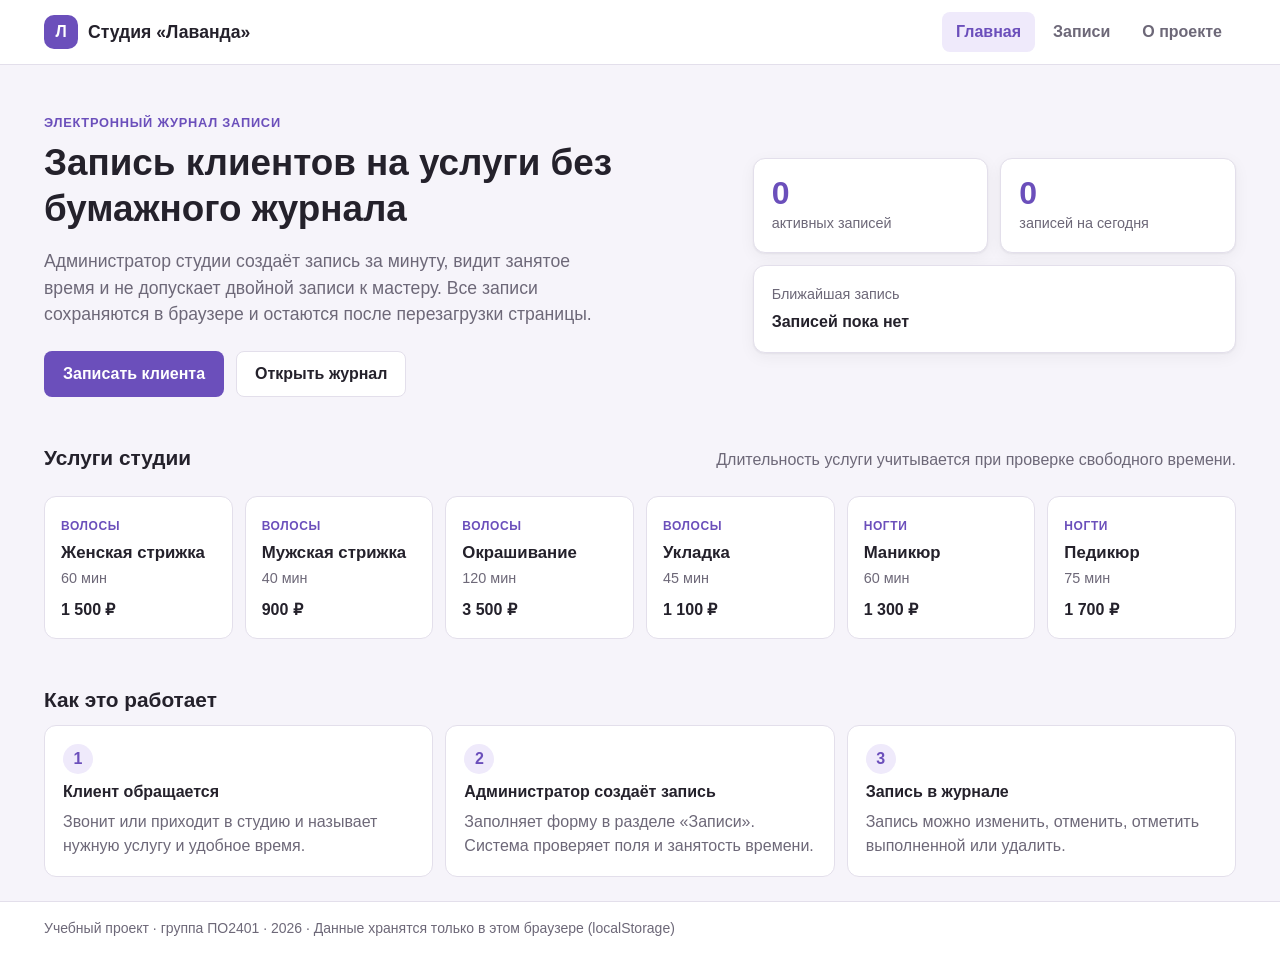
==== index.html @ cc4eae0a "Запись на услуги — сайт студии «Лаванда» (ПО2401) Co-Authored-By: Claude Opus 5.5 <noreply@anthropic" ====
<!DOCTYPE html>
<html lang="ru">
<head>
  <meta charset="UTF-8">
  <meta name="viewport" content="width=device-width, initial-scale=1">
  <title>Главная — Запись на услуги, студия «Лаванда»</title>
  <link rel="stylesheet" href="style.css">
</head>
<body data-page="home">
  <header class="site-header">
    <div class="container header-inner">
      <a class="logo" href="index.html">
        <span class="logo-mark" aria-hidden="true">Л</span>
        <span>Студия «Лаванда»</span>
      </a>
      <nav class="main-nav" aria-label="Основная навигация">
        <a href="index.html" data-nav="home">Главная</a>
        <a href="bookings.html" data-nav="bookings">Записи</a>
        <a href="about.html" data-nav="about">О проекте</a>
      </nav>
    </div>
  </header>

  <main class="container">
    <section class="hero">
      <div class="hero-text">
        <p class="eyebrow">Электронный журнал записи</p>
        <h1>Запись клиентов на услуги без бумажного журнала</h1>
        <p class="lead">
          Администратор студии создаёт запись за минуту, видит занятое время
          и не допускает двойной записи к мастеру. Все записи сохраняются
          в браузере и остаются после перезагрузки страницы.
        </p>
        <div class="hero-actions">
          <a class="btn btn-primary" href="bookings.html#new">Записать клиента</a>
          <a class="btn btn-ghost" href="bookings.html">Открыть журнал</a>
        </div>
      </div>
      <div class="stats" aria-label="Сводка по записям">
        <div class="stat">
          <span class="stat-value" id="statPlanned">0</span>
          <span class="stat-label">активных записей</span>
        </div>
        <div class="stat">
          <span class="stat-value" id="statToday">0</span>
          <span class="stat-label">записей на сегодня</span>
        </div>
        <div class="stat stat-wide">
          <span class="stat-label">Ближайшая запись</span>
          <span class="stat-next" id="statNext">Записей пока нет</span>
        </div>
      </div>
    </section>

    <section class="section">
      <div class="section-head">
        <h2>Услуги студии</h2>
        <p class="muted">Длительность услуги учитывается при проверке свободного времени.</p>
      </div>
      <div class="services-grid" id="servicesGrid"></div>
    </section>

    <section class="section">
      <h2>Как это работает</h2>
      <ol class="steps">
        <li>
          <strong>Клиент обращается</strong>
          <span>Звонит или приходит в студию и называет нужную услугу и удобное время.</span>
        </li>
        <li>
          <strong>Администратор создаёт запись</strong>
          <span>Заполняет форму в разделе «Записи». Система проверяет поля и занятость времени.</span>
        </li>
        <li>
          <strong>Запись в журнале</strong>
          <span>Запись можно изменить, отменить, отметить выполненной или удалить.</span>
        </li>
      </ol>
    </section>
  </main>

  <footer class="site-footer">
    <div class="container">
      Учебный проект · группа ПО2401 · 2026 · Данные хранятся только в этом браузере (localStorage)
    </div>
  </footer>

  <div class="toast" id="toast" role="status" aria-live="polite"></div>
  <script src="script.js"></script>
</body>
</html>
---- style.css ----
/* =========================================================================
   Запись на услуги — студия «Лаванда». Единый стиль для всех страниц.
   ========================================================================= */

:root {
  --bg: #f6f4fa;
  --surface: #ffffff;
  --text: #24212b;
  --muted: #6d6878;
  --border: #e3dfeb;
  --primary: #6b4fbb;
  --primary-dark: #563c9e;
  --primary-soft: #efeafb;
  --success: #2e7d4f;
  --success-soft: #e5f4ea;
  --danger: #c0392b;
  --danger-soft: #fbe9e7;
  --warning: #9a6700;
  --warning-soft: #fff4d6;
  --radius: 12px;
  --shadow: 0 1px 2px rgba(36, 33, 43, 0.06), 0 4px 16px rgba(36, 33, 43, 0.05);
  --font: "Segoe UI", Roboto, "Helvetica Neue", Arial, sans-serif;
}

* {
  box-sizing: border-box;
}

[hidden] {
  display: none !important;
}

body {
  margin: 0;
  min-height: 100vh;
  display: flex;
  flex-direction: column;
  background: var(--bg);
  color: var(--text);
  font-family: var(--font);
  font-size: 16px;
  line-height: 1.5;
}

main {
  flex: 1;
  padding-bottom: 48px;
}

h1, h2, h3 {
  line-height: 1.25;
  margin: 0 0 12px;
}

h1 { font-size: 2rem; }
h2 { font-size: 1.3rem; }
h3 { font-size: 1.05rem; }

p { margin: 0 0 12px; }

a { color: var(--primary); }

code {
  background: var(--primary-soft);
  padding: 1px 6px;
  border-radius: 4px;
  font-size: 0.92em;
}

.container {
  width: 100%;
  max-width: 1240px;
  margin: 0 auto;
  padding: 0 24px;
}

.muted { color: var(--muted); }

/* ---------- Шапка и подвал ---------- */

.site-header {
  background: var(--surface);
  border-bottom: 1px solid var(--border);
  position: sticky;
  top: 0;
  z-index: 10;
}

.header-inner {
  display: flex;
  align-items: center;
  justify-content: space-between;
  gap: 16px;
  min-height: 64px;
  flex-wrap: wrap;
}

.logo {
  display: flex;
  align-items: center;
  gap: 10px;
  font-weight: 700;
  font-size: 1.1rem;
  color: var(--text);
  text-decoration: none;
}

.logo-mark {
  display: grid;
  place-items: center;
  width: 34px;
  height: 34px;
  border-radius: 10px;
  background: var(--primary);
  color: #fff;
  font-size: 1rem;
}

.main-nav {
  display: flex;
  gap: 4px;
}

.main-nav a {
  padding: 8px 14px;
  border-radius: 8px;
  color: var(--muted);
  text-decoration: none;
  font-weight: 600;
}

.main-nav a:hover {
  color: var(--text);
  background: var(--bg);
}

.main-nav a.active {
  color: var(--primary);
  background: var(--primary-soft);
}

.site-footer {
  border-top: 1px solid var(--border);
  background: var(--surface);
  color: var(--muted);
  font-size: 0.875rem;
  padding: 16px 0;
}

/* ---------- Кнопки ---------- */

.btn {
  display: inline-flex;
  align-items: center;
  justify-content: center;
  gap: 6px;
  padding: 10px 18px;
  border: 1px solid transparent;
  border-radius: 8px;
  font: inherit;
  font-weight: 600;
  text-decoration: none;
  cursor: pointer;
  transition: background 0.15s, border-color 0.15s, color 0.15s;
}

.btn-primary {
  background: var(--primary);
  color: #fff;
}

.btn-primary:hover { background: var(--primary-dark); }

.btn-ghost {
  background: var(--surface);
  border-color: var(--border);
  color: var(--text);
}

.btn-ghost:hover { border-color: var(--primary); color: var(--primary); }

.btn-danger {
  background: var(--danger);
  color: #fff;
}

.btn-danger:hover { background: #a93226; }

.btn-small {
  padding: 6px 12px;
  font-size: 0.875rem;
}

.btn:focus-visible,
input:focus-visible,
select:focus-visible,
textarea:focus-visible,
.main-nav a:focus-visible {
  outline: 3px solid rgba(107, 79, 187, 0.35);
  outline-offset: 2px;
}

/* ---------- Главная ---------- */

.hero {
  display: grid;
  grid-template-columns: 1.4fr 1fr;
  gap: 32px;
  align-items: center;
  padding: 48px 0 24px;
}

.eyebrow {
  color: var(--primary);
  font-weight: 700;
  text-transform: uppercase;
  letter-spacing: 0.06em;
  font-size: 0.8rem;
  margin-bottom: 8px;
}

.hero h1 {
  font-size: 2.3rem;
  margin-bottom: 16px;
}

.lead {
  font-size: 1.1rem;
  color: var(--muted);
  max-width: 560px;
}

.hero-actions {
  display: flex;
  gap: 12px;
  flex-wrap: wrap;
  margin-top: 24px;
}

.stats {
  display: grid;
  grid-template-columns: 1fr 1fr;
  gap: 12px;
}

.stat {
  background: var(--surface);
  border: 1px solid var(--border);
  border-radius: var(--radius);
  padding: 18px;
  box-shadow: var(--shadow);
  display: flex;
  flex-direction: column;
  gap: 4px;
}

.stat-wide { grid-column: 1 / -1; }

.stat-value {
  font-size: 2rem;
  font-weight: 700;
  color: var(--primary);
  line-height: 1;
}

.stat-label {
  color: var(--muted);
  font-size: 0.9rem;
}

.stat-next { font-weight: 600; }

.section { padding: 24px 0; }

.section-head {
  display: flex;
  align-items: baseline;
  justify-content: space-between;
  gap: 16px;
  flex-wrap: wrap;
  margin-bottom: 12px;
}

.services-grid {
  display: grid;
  grid-template-columns: repeat(auto-fill, minmax(170px, 1fr));
  gap: 12px;
}

.service-card {
  background: var(--surface);
  border: 1px solid var(--border);
  border-radius: var(--radius);
  padding: 16px;
}

.service-card h3 { margin: 6px 0 4px; }

.service-category {
  font-size: 0.75rem;
  font-weight: 700;
  color: var(--primary);
  text-transform: uppercase;
  letter-spacing: 0.05em;
}

.service-meta {
  color: var(--muted);
  font-size: 0.9rem;
  margin: 0;
}

.service-price {
  font-weight: 700;
  margin: 8px 0 0;
}

.steps {
  list-style: none;
  counter-reset: step;
  padding: 0;
  margin: 0;
  display: grid;
  grid-template-columns: repeat(3, 1fr);
  gap: 12px;
}

.steps li {
  counter-increment: step;
  background: var(--surface);
  border: 1px solid var(--border);
  border-radius: var(--radius);
  padding: 18px;
  display: flex;
  flex-direction: column;
  gap: 6px;
}

.steps li::before {
  content: counter(step);
  display: grid;
  place-items: center;
  width: 30px;
  height: 30px;
  border-radius: 50%;
  background: var(--primary-soft);
  color: var(--primary);
  font-weight: 700;
}

.steps span { color: var(--muted); }

/* ---------- Карточки и общие блоки ---------- */

.page-title { padding: 32px 0 16px; }
.page-title h1 { margin-bottom: 4px; }

.card {
  background: var(--surface);
  border: 1px solid var(--border);
  border-radius: var(--radius);
  padding: 20px;
  box-shadow: var(--shadow);
}

.alert {
  border-radius: 8px;
  padding: 12px 16px;
  margin-bottom: 16px;
}

.alert-warning {
  background: var(--warning-soft);
  color: var(--warning);
  border: 1px solid #f0d58c;
}

/* ---------- Журнал записей ---------- */

.bookings-layout {
  display: grid;
  grid-template-columns: 320px 1fr;
  gap: 20px;
  align-items: start;
}

.form-card {
  position: sticky;
  top: 84px;
  scroll-margin-top: 84px;
}

.form-card.editing {
  border-color: var(--primary);
  box-shadow: 0 0 0 3px var(--primary-soft), var(--shadow);
}

.field {
  display: flex;
  flex-direction: column;
  gap: 4px;
  margin-bottom: 12px;
  min-width: 0;
}

.field-row {
  display: grid;
  grid-template-columns: 1fr 1fr;
  gap: 12px;
}

label, .filter span {
  font-weight: 600;
  font-size: 0.9rem;
}

.req { color: var(--danger); }

input, select, textarea {
  width: 100%;
  padding: 9px 11px;
  border: 1px solid var(--border);
  border-radius: 8px;
  background: #fff;
  color: var(--text);
  font: inherit;
}

textarea { resize: vertical; }

input:focus, select:focus, textarea:focus { border-color: var(--primary); }

input.invalid, select.invalid, textarea.invalid {
  border-color: var(--danger);
  background: #fffafa;
}

.field-error {
  color: var(--danger);
  font-size: 0.82rem;
  margin: 0;
  min-height: 0;
}

.field-error:empty { display: none; }

.hint {
  color: var(--muted);
  font-size: 0.82rem;
  margin: 0;
}

.form-actions {
  display: flex;
  gap: 8px;
  flex-wrap: wrap;
  margin: 4px 0 12px;
}

.list-head {
  display: flex;
  justify-content: space-between;
  align-items: baseline;
  gap: 12px;
}

.filters {
  display: flex;
  flex-wrap: wrap;
  align-items: flex-end;
  gap: 10px;
  margin-bottom: 16px;
}

.filter {
  display: flex;
  flex-direction: column;
  gap: 4px;
  flex: 1 1 150px;
}

.table-wrap { overflow-x: auto; }

.bookings-table {
  width: 100%;
  border-collapse: collapse;
  font-size: 0.93rem;
}

.bookings-table th {
  text-align: left;
  font-size: 0.78rem;
  text-transform: uppercase;
  letter-spacing: 0.04em;
  color: var(--muted);
  padding: 8px 10px;
  border-bottom: 1px solid var(--border);
  white-space: nowrap;
}

.bookings-table td {
  padding: 12px 10px;
  border-bottom: 1px solid var(--border);
  vertical-align: top;
}

.bookings-table td > span,
.bookings-table td > strong {
  display: block;
}

.cell-when { white-space: nowrap; }

.row-cancelled td:not(.col-actions) { opacity: 0.55; }
.row-cancelled .cell-client strong { text-decoration: line-through; }
.row-editing td { background: var(--primary-soft); }

.comment {
  margin-top: 4px;
  font-size: 0.85rem;
  font-style: italic;
  color: var(--muted);
  overflow-wrap: anywhere;
}

.tag-overdue {
  display: inline-block !important;
  margin-top: 4px;
  font-size: 0.75rem;
  color: var(--warning);
  background: var(--warning-soft);
  border-radius: 4px;
  padding: 0 6px;
}

.badge {
  display: inline-block;
  padding: 3px 10px;
  border-radius: 999px;
  font-size: 0.8rem;
  font-weight: 600;
  white-space: nowrap;
}

.badge-planned { background: var(--primary-soft); color: var(--primary); }
.badge-done { background: var(--success-soft); color: var(--success); }
.badge-cancelled { background: #eeecf1; color: var(--muted); }

.col-actions { width: 1%; }

.actions {
  display: grid;
  grid-template-columns: repeat(2, max-content);
  gap: 6px;
}

.btn-action {
  background: var(--surface);
  border-color: var(--border);
  color: var(--text);
  padding: 4px 10px;
}

.btn-action:hover { border-color: var(--primary); color: var(--primary); }
.btn-done:hover { border-color: var(--success); color: var(--success); }
.btn-cancel:hover { border-color: var(--warning); color: var(--warning); }
.btn-delete { color: var(--danger); }
.btn-delete:hover { border-color: var(--danger); color: var(--danger); background: var(--danger-soft); }

.empty {
  text-align: center;
  padding: 32px 16px;
  color: var(--muted);
  border: 1px dashed var(--border);
  border-radius: var(--radius);
}

/* ---------- О проекте ---------- */

.about-grid {
  display: grid;
  grid-template-columns: 1fr 1fr;
  gap: 20px;
}

.list {
  padding-left: 20px;
  margin: 0 0 12px;
}

.list li { margin-bottom: 4px; }

.plain-table {
  width: 100%;
  border-collapse: collapse;
  margin-bottom: 16px;
}

.plain-table th,
.plain-table td {
  text-align: left;
  vertical-align: top;
  padding: 8px 0;
  border-bottom: 1px solid var(--border);
}

.plain-table th {
  width: 40%;
  padding-right: 12px;
}

/* ---------- Уведомления ---------- */

.toast {
  position: fixed;
  right: 24px;
  bottom: 24px;
  max-width: 360px;
  padding: 12px 16px;
  border-radius: 10px;
  color: #fff;
  font-weight: 600;
  box-shadow: 0 8px 24px rgba(0, 0, 0, 0.18);
  opacity: 0;
  transform: translateY(12px);
  pointer-events: none;
  transition: opacity 0.2s, transform 0.2s;
  z-index: 100;
}

.toast-visible { opacity: 1; transform: translateY(0); }
.toast-success { background: var(--success); }
.toast-error { background: var(--danger); }
.toast-info { background: var(--primary); }

/* ---------- Узкие экраны ---------- */

@media (max-width: 900px) {
  .hero,
  .bookings-layout,
  .about-grid {
    grid-template-columns: 1fr;
  }

  .steps { grid-template-columns: 1fr; }

  .form-card { position: static; }

  .hero h1 { font-size: 1.8rem; }
}
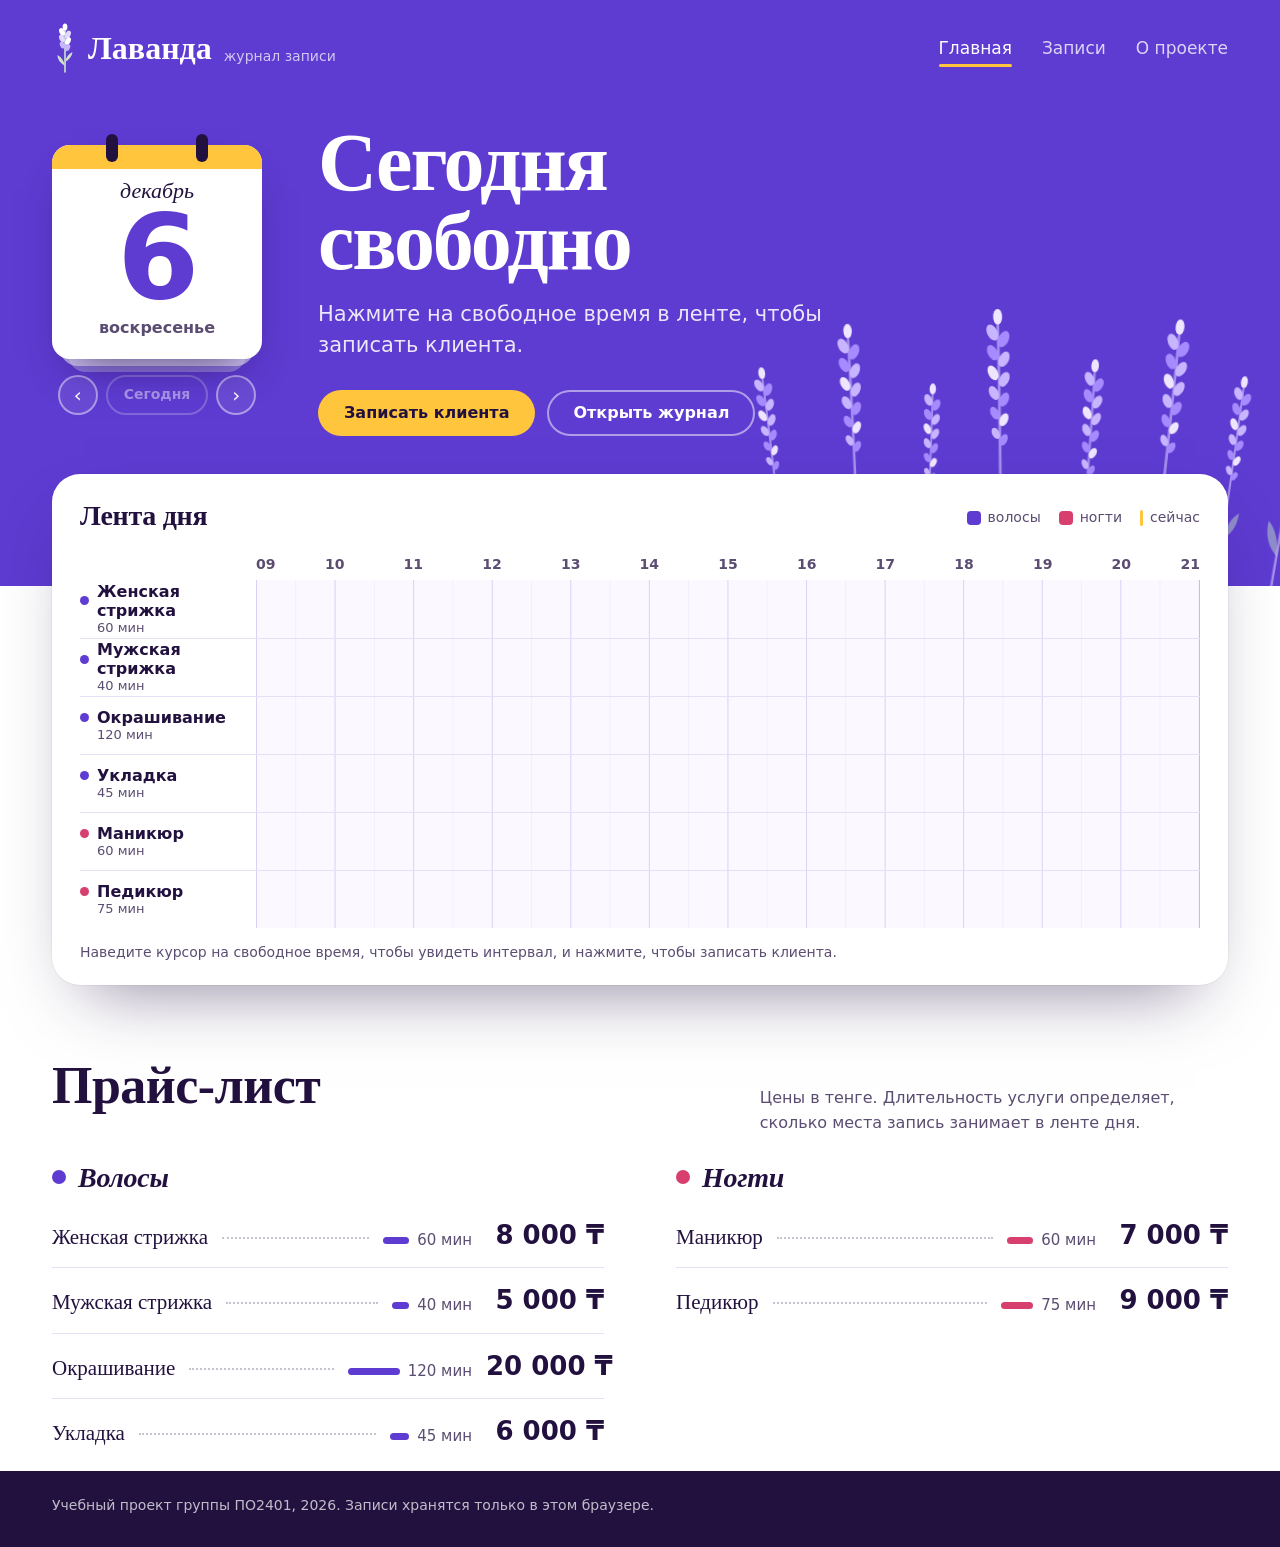
==== commit 2072c2b6: "Редизайн «ежедневник», цены в тенге, лента дня - новый дизайн: лавандовая полоса, отрывной календарь" ====
--- a/index.html
+++ b/index.html
@@ -7,82 +7,115 @@
   <link rel="stylesheet" href="style.css">
 </head>
 <body data-page="home">
-  <header class="site-header">
-    <div class="container header-inner">
-      <a class="logo" href="index.html">
-        <span class="logo-mark" aria-hidden="true">Л</span>
-        <span>Студия «Лаванда»</span>
+  <header class="band">
+    <div class="wrap masthead">
+      <a class="brand" href="index.html" aria-label="Студия «Лаванда», на главную">
+        <svg class="sprig" viewBox="0 0 26 52" aria-hidden="true">
+          <path d="M13 50 C13 38 13 24 13 7" stroke="#cfe3cc" stroke-width="1.6" fill="none" stroke-linecap="round"/>
+          <path d="M13 44 C8 41 5.5 37 5.5 33 C9.5 35.5 12 39 13 44 Z" fill="#cfe3cc"/>
+          <path d="M13 40 C17.5 37.5 20 34 20.5 30 C16.5 32 14 35.5 13 40 Z" fill="#cfe3cc"/>
+          <ellipse cx="13" cy="5" rx="2.4" ry="3.6" fill="#ffffff"/>
+          <ellipse cx="10" cy="10" rx="2.6" ry="4" transform="rotate(-24 10 10)" fill="#ffffff"/>
+          <ellipse cx="16" cy="12.5" rx="2.6" ry="4" transform="rotate(24 16 12.5)" fill="#e3d8ff"/>
+          <ellipse cx="10" cy="16.5" rx="2.6" ry="4" transform="rotate(-24 10 16.5)" fill="#e3d8ff"/>
+          <ellipse cx="16" cy="19" rx="2.6" ry="4" transform="rotate(24 16 19)" fill="#ffffff"/>
+          <ellipse cx="10.4" cy="23" rx="2.4" ry="3.6" transform="rotate(-24 10.4 23)" fill="#c7b5ff"/>
+          <ellipse cx="15.6" cy="25.5" rx="2.4" ry="3.6" transform="rotate(24 15.6 25.5)" fill="#c7b5ff"/>
+        </svg>
+        <span class="brand-name">Лаванда</span>
+        <span class="brand-note">журнал записи</span>
       </a>
-      <nav class="main-nav" aria-label="Основная навигация">
+      <nav class="main-nav" aria-label="Разделы сайта">
         <a href="index.html" data-nav="home">Главная</a>
         <a href="bookings.html" data-nav="bookings">Записи</a>
         <a href="about.html" data-nav="about">О проекте</a>
       </nav>
     </div>
+
+    <div class="wrap hero">
+      <div class="calendar">
+        <div class="cal-stack">
+          <div class="cal-page" id="calPage" aria-hidden="true">
+            <div class="cal-rings"><i></i><i></i></div>
+            <span class="cal-month" id="calMonth">октябрь</span>
+            <span class="cal-day" id="calDay">15</span>
+            <span class="cal-weekday" id="calWeekday">четверг</span>
+          </div>
+        </div>
+        <div class="day-nav">
+          <button type="button" class="icon-btn" id="dayPrev" aria-label="Предыдущий день">‹</button>
+          <button type="button" class="btn btn-light btn-small" id="dayToday">Сегодня</button>
+          <button type="button" class="icon-btn" id="dayNext" aria-label="Следующий день">›</button>
+        </div>
+      </div>
+
+      <div class="hero-text">
+        <h1 class="hero-title" id="dayTitle">Расписание</h1>
+        <p class="hero-summary" id="daySummary" aria-live="polite"></p>
+        <div class="hero-actions">
+          <a class="btn btn-sun" href="bookings.html#new">Записать клиента</a>
+          <a class="btn btn-light" href="bookings.html">Открыть журнал</a>
+        </div>
+      </div>
+    </div>
+
+    <svg class="meadow" viewBox="0 0 560 360" aria-hidden="true">
+      <defs>
+        <symbol id="lav" viewBox="0 0 40 300" overflow="visible">
+          <path d="M20 300 C19 230 21 160 20 64" fill="none" stroke="#d6c8ff" stroke-opacity="0.6" stroke-width="2.4" stroke-linecap="round"/>
+          <path d="M20 262 C10 254 5 242 6 228 C14 235 19 246 20 262Z" fill="#bedec4" fill-opacity="0.5"/>
+          <path d="M20 240 C30 233 35 222 35 208 C27 214 22 226 20 240Z" fill="#bedec4" fill-opacity="0.5"/>
+          <ellipse fill="#eee6ff" cx="20" cy="56" rx="4" ry="7"/>
+          <ellipse fill="#c7b5ff" cx="15" cy="70" rx="4.6" ry="7.6" transform="rotate(-26 15 70)"/>
+          <ellipse fill="#a68aff" cx="25" cy="76" rx="4.6" ry="7.6" transform="rotate(26 25 76)"/>
+          <ellipse fill="#a68aff" cx="15" cy="88" rx="4.4" ry="7.3" transform="rotate(-26 15 88)"/>
+          <ellipse fill="#c7b5ff" cx="25" cy="94" rx="4.4" ry="7.3" transform="rotate(26 25 94)"/>
+          <ellipse fill="#eee6ff" cx="15" cy="106" rx="4.2" ry="7" transform="rotate(-26 15 106)"/>
+          <ellipse fill="#c7b5ff" cx="25" cy="112" rx="4.2" ry="7" transform="rotate(26 25 112)"/>
+          <ellipse fill="#c7b5ff" cx="15.5" cy="124" rx="4" ry="6.6" transform="rotate(-26 15.5 124)"/>
+          <ellipse fill="#a68aff" cx="24.5" cy="130" rx="4" ry="6.6" transform="rotate(26 24.5 130)"/>
+          <ellipse fill="#a68aff" cx="16" cy="142" rx="3.6" ry="6" transform="rotate(-26 16 142)"/>
+          <ellipse fill="#eee6ff" cx="24" cy="148" rx="3.6" ry="6" transform="rotate(26 24 148)"/>
+          <ellipse fill="#c7b5ff" cx="16.5" cy="160" rx="3.2" ry="5.4" transform="rotate(-26 16.5 160)"/>
+          <ellipse fill="#a68aff" cx="23.5" cy="166" rx="3.2" ry="5.4" transform="rotate(26 23.5 166)"/>
+        </symbol>
+      </defs>
+      <g transform="translate(40 92) scale(0.85) rotate(-7 20 300)"><g class="stem" style="--i:0"><use href="#lav" width="40" height="300"/></g></g>
+      <g transform="translate(110 40) scale(1.05) rotate(-3 20 300)"><g class="stem" style="--i:3"><use href="#lav" width="40" height="300"/></g></g>
+      <g transform="translate(180 112) scale(0.8) rotate(2 20 300)"><g class="stem" style="--i:1"><use href="#lav" width="40" height="300"/></g></g>
+      <g transform="translate(250 22) scale(1.12) rotate(-1 20 300)"><g class="stem" style="--i:5"><use href="#lav" width="40" height="300"/></g></g>
+      <g transform="translate(330 80) scale(0.95) rotate(4 20 300)"><g class="stem" style="--i:2"><use href="#lav" width="40" height="300"/></g></g>
+      <g transform="translate(400 32) scale(1.1) rotate(6 20 300)"><g class="stem" style="--i:6"><use href="#lav" width="40" height="300"/></g></g>
+      <g transform="translate(468 100) scale(0.86) rotate(8 20 300)"><g class="stem" style="--i:4"><use href="#lav" width="40" height="300"/></g></g>
+      <g transform="translate(520 62) scale(1) rotate(10 20 300)"><g class="stem" style="--i:7"><use href="#lav" width="40" height="300"/></g></g>
+    </svg>
   </header>
 
-  <main class="container">
-    <section class="hero">
-      <div class="hero-text">
-        <p class="eyebrow">Электронный журнал записи</p>
-        <h1>Запись клиентов на услуги без бумажного журнала</h1>
-        <p class="lead">
-          Администратор студии создаёт запись за минуту, видит занятое время
-          и не допускает двойной записи к мастеру. Все записи сохраняются
-          в браузере и остаются после перезагрузки страницы.
-        </p>
-        <div class="hero-actions">
-          <a class="btn btn-primary" href="bookings.html#new">Записать клиента</a>
-          <a class="btn btn-ghost" href="bookings.html">Открыть журнал</a>
+  <main class="wrap">
+    <section class="ribbon" aria-labelledby="ribbonTitle">
+      <div class="ribbon-head">
+        <h2 id="ribbonTitle">Лента дня</h2>
+        <div class="legend" aria-hidden="true">
+          <span><i></i>волосы</span>
+          <span><i class="lg-nails"></i>ногти</span>
+          <span><i class="lg-now"></i>сейчас</span>
         </div>
       </div>
-      <div class="stats" aria-label="Сводка по записям">
-        <div class="stat">
-          <span class="stat-value" id="statPlanned">0</span>
-          <span class="stat-label">активных записей</span>
-        </div>
-        <div class="stat">
-          <span class="stat-value" id="statToday">0</span>
-          <span class="stat-label">записей на сегодня</span>
-        </div>
-        <div class="stat stat-wide">
-          <span class="stat-label">Ближайшая запись</span>
-          <span class="stat-next" id="statNext">Записей пока нет</span>
-        </div>
-      </div>
+      <div class="tl-scroll" id="timeline"></div>
+      <p class="hint">Наведите курсор на свободное время, чтобы увидеть интервал, и нажмите, чтобы записать клиента.</p>
     </section>
 
-    <section class="section">
-      <div class="section-head">
-        <h2>Услуги студии</h2>
-        <p class="muted">Длительность услуги учитывается при проверке свободного времени.</p>
+    <section class="prices" aria-labelledby="pricesTitle">
+      <div class="prices-head">
+        <h2 id="pricesTitle">Прайс-лист</h2>
+        <p class="muted">Цены в тенге. Длительность услуги определяет, сколько места запись занимает в ленте дня.</p>
       </div>
-      <div class="services-grid" id="servicesGrid"></div>
-    </section>
-
-    <section class="section">
-      <h2>Как это работает</h2>
-      <ol class="steps">
-        <li>
-          <strong>Клиент обращается</strong>
-          <span>Звонит или приходит в студию и называет нужную услугу и удобное время.</span>
-        </li>
-        <li>
-          <strong>Администратор создаёт запись</strong>
-          <span>Заполняет форму в разделе «Записи». Система проверяет поля и занятость времени.</span>
-        </li>
-        <li>
-          <strong>Запись в журнале</strong>
-          <span>Запись можно изменить, отменить, отметить выполненной или удалить.</span>
-        </li>
-      </ol>
+      <div class="price-cols" id="priceList"></div>
     </section>
   </main>
 
   <footer class="site-footer">
-    <div class="container">
-      Учебный проект · группа ПО2401 · 2026 · Данные хранятся только в этом браузере (localStorage)
-    </div>
+    <div class="wrap">Учебный проект группы ПО2401, 2026. Записи хранятся только в этом браузере.</div>
   </footer>
 
   <div class="toast" id="toast" role="status" aria-live="polite"></div>
--- a/style.css
+++ b/style.css
@@ -1,150 +1,252 @@
 /* =========================================================================
-   Запись на услуги — студия «Лаванда». Единый стиль для всех страниц.
+   Запись на услуги — студия «Лаванда»
+   Образ: ежедневник администратора. Лавандовая полоса, отрывной календарь,
+   лента дня. Акценты: пион (категория «Ногти») и подсолнух (время «сейчас»).
+   Шрифты Sitka и Bahnschrift встроены в Windows — сайт работает без интернета.
    ========================================================================= */
 
 :root {
-  --bg: #f6f4fa;
-  --surface: #ffffff;
-  --text: #24212b;
-  --muted: #6d6878;
-  --border: #e3dfeb;
-  --primary: #6b4fbb;
-  --primary-dark: #563c9e;
-  --primary-soft: #efeafb;
-  --success: #2e7d4f;
-  --success-soft: #e5f4ea;
-  --danger: #c0392b;
-  --danger-soft: #fbe9e7;
-  --warning: #9a6700;
-  --warning-soft: #fff4d6;
-  --radius: 12px;
-  --shadow: 0 1px 2px rgba(36, 33, 43, 0.06), 0 4px 16px rgba(36, 33, 43, 0.05);
-  --font: "Segoe UI", Roboto, "Helvetica Neue", Arial, sans-serif;
-}
-
-* {
-  box-sizing: border-box;
-}
-
-[hidden] {
-  display: none !important;
-}
+  --violet: #5e3bd1;
+  --violet-deep: #43249f;
+  --violet-tint: #e7dfff;
+  --lilac: #f3eeff;
+  --plum: #22113f;
+  --plum-soft: #5b4d72;
+  --pink: #d63f6e;
+  --pink-deep: #a42a52;
+  --pink-tint: #fde1ea;
+  --sun: #ffc53d;
+  --sun-tint: #fff4d4;
+  --green: #2f7d5b;
+  --error: #c21f4a;
+  --line: #e6dff5;
+  --paper: #ffffff;
+
+  --font-display: "Sitka Banner", "Sitka Heading", Georgia, "Times New Roman", serif;
+  --font-head: "Sitka Heading", "Sitka Subheading", Georgia, "Times New Roman", serif;
+  --font-ui: Bahnschrift, "Segoe UI Variable Text", "Segoe UI", system-ui, sans-serif;
+
+  --label-w: 176px;
+  --ease: cubic-bezier(0.2, 0.8, 0.2, 1);
+}
+
+* { box-sizing: border-box; }
+
+[hidden] { display: none !important; }
+
+html { scroll-behavior: smooth; }
 
 body {
   margin: 0;
   min-height: 100vh;
   display: flex;
   flex-direction: column;
-  background: var(--bg);
-  color: var(--text);
-  font-family: var(--font);
+  background: var(--paper);
+  color: var(--plum);
+  font-family: var(--font-ui);
   font-size: 16px;
-  line-height: 1.5;
-}
-
-main {
-  flex: 1;
-  padding-bottom: 48px;
-}
+  line-height: 1.55;
+  font-variant-numeric: tabular-nums;
+  -webkit-font-smoothing: antialiased;
+}
+
+main { flex: 1; padding-bottom: 80px; }
 
 h1, h2, h3 {
-  line-height: 1.25;
+  font-family: var(--font-head);
+  font-weight: 600;
+  line-height: 1.12;
   margin: 0 0 12px;
-}
-
-h1 { font-size: 2rem; }
-h2 { font-size: 1.3rem; }
-h3 { font-size: 1.05rem; }
+  letter-spacing: -0.01em;
+}
+
+h2 { font-size: 30px; }
+h3 { font-size: 20px; }
 
 p { margin: 0 0 12px; }
 
-a { color: var(--primary); }
+a { color: var(--violet); text-underline-offset: 3px; }
 
 code {
-  background: var(--primary-soft);
-  padding: 1px 6px;
-  border-radius: 4px;
-  font-size: 0.92em;
-}
-
-.container {
+  font-family: var(--font-ui);
+  font-variation-settings: "wdth" 80;
+  background: var(--violet-tint);
+  color: var(--violet-deep);
+  padding: 1px 7px;
+  border-radius: 6px;
+}
+
+.wrap {
   width: 100%;
   max-width: 1240px;
   margin: 0 auto;
-  padding: 0 24px;
-}
-
-.muted { color: var(--muted); }
-
-/* ---------- Шапка и подвал ---------- */
-
-.site-header {
-  background: var(--surface);
-  border-bottom: 1px solid var(--border);
-  position: sticky;
-  top: 0;
-  z-index: 10;
-}
-
-.header-inner {
+  padding: 0 32px;
+}
+
+.muted { color: var(--plum-soft); }
+
+:focus-visible {
+  outline: 3px solid var(--sun);
+  outline-offset: 2px;
+}
+
+/* ---------- Лавандовая полоса (шапка + герой) ---------- */
+
+.band {
+  position: relative;
+  overflow: hidden;
+  background: var(--violet);
+  color: #fff;
+  padding-bottom: 150px;
+}
+
+.band-short { padding-bottom: 72px; }
+
+.masthead {
+  position: relative;
+  z-index: 2;
   display: flex;
   align-items: center;
   justify-content: space-between;
-  gap: 16px;
-  min-height: 64px;
+  gap: 24px;
   flex-wrap: wrap;
-}
-
-.logo {
+  padding-top: 22px;
+  padding-bottom: 10px;
+}
+
+.brand {
   display: flex;
   align-items: center;
   gap: 10px;
-  font-weight: 700;
-  font-size: 1.1rem;
-  color: var(--text);
+  color: #fff;
   text-decoration: none;
 }
 
-.logo-mark {
+.sprig { width: 26px; height: 52px; flex: none; }
+
+.brand-name {
+  font-family: var(--font-display);
+  font-size: 32px;
+  font-weight: 600;
+  line-height: 1;
+}
+
+.brand-note {
+  align-self: flex-end;
+  margin: 0 0 6px 2px;
+  color: rgba(255, 255, 255, 0.72);
+  font-size: 14px;
+}
+
+.main-nav { display: flex; gap: 30px; }
+
+.main-nav a {
+  position: relative;
+  padding: 6px 0;
+  color: rgba(255, 255, 255, 0.78);
+  font-size: 17px;
+  text-decoration: none;
+}
+
+.main-nav a::after {
+  content: "";
+  position: absolute;
+  left: 0;
+  right: 0;
+  bottom: 0;
+  height: 3px;
+  border-radius: 3px;
+  background: var(--sun);
+  transform: scaleX(0);
+  transform-origin: left;
+  transition: transform 0.25s var(--ease);
+}
+
+.main-nav a:hover { color: #fff; }
+.main-nav a:hover::after { transform: scaleX(0.4); }
+.main-nav a.active { color: #fff; }
+.main-nav a.active::after { transform: scaleX(1); }
+
+.hero {
+  position: relative;
+  z-index: 1;
   display: grid;
-  place-items: center;
-  width: 34px;
-  height: 34px;
-  border-radius: 10px;
-  background: var(--primary);
-  color: #fff;
-  font-size: 1rem;
-}
-
-.main-nav {
-  display: flex;
-  gap: 4px;
-}
-
-.main-nav a {
-  padding: 8px 14px;
-  border-radius: 8px;
-  color: var(--muted);
-  text-decoration: none;
-  font-weight: 600;
-}
-
-.main-nav a:hover {
-  color: var(--text);
-  background: var(--bg);
-}
-
-.main-nav a.active {
-  color: var(--primary);
-  background: var(--primary-soft);
-}
-
-.site-footer {
-  border-top: 1px solid var(--border);
-  background: var(--surface);
-  color: var(--muted);
-  font-size: 0.875rem;
-  padding: 16px 0;
+  grid-template-columns: auto minmax(0, 1fr);
+  gap: 56px;
+  align-items: center;
+  padding-top: 40px;
+}
+
+.hero-title {
+  font-family: var(--font-display);
+  font-size: clamp(46px, 6.4vw, 88px);
+  line-height: 0.96;
+  letter-spacing: -0.025em;
+  margin: 0 0 18px;
+  max-width: 15ch;
+}
+
+.hero-kicker {
+  font-family: var(--font-display);
+  font-size: clamp(40px, 5vw, 64px);
+  line-height: 1;
+  letter-spacing: -0.02em;
+  margin: 0 0 14px;
+}
+
+.hero-sub {
+  font-family: var(--font-head);
+  font-size: 28px;
+  line-height: 1.15;
+  margin: 0 0 8px;
+}
+
+.hero-summary {
+  font-size: 21px;
+  line-height: 1.45;
+  color: rgba(255, 255, 255, 0.88);
+  max-width: 40ch;
+  margin: 0;
+}
+
+.hero-actions {
+  display: flex;
+  gap: 12px;
+  flex-wrap: wrap;
+  margin-top: 30px;
+}
+
+.about-hero { padding-top: 48px; position: relative; z-index: 1; }
+.about-hero .hero-summary { max-width: 56ch; }
+
+/* Поле лавандовых стеблей: «вырастает» один раз при загрузке */
+.meadow {
+  position: absolute;
+  right: -10px;
+  bottom: -6px;
+  width: 560px;
+  height: 360px;
+  z-index: 0;
+  pointer-events: none;
+}
+
+.meadow .stem {
+  transform-box: fill-box;
+  transform-origin: 50% 100%;
+  animation: grow-stem 1.6s var(--ease) both;
+  animation-delay: calc(var(--i) * 110ms);
+}
+
+.meadow .stalk { stroke: rgba(214, 200, 255, 0.55); }
+.meadow .leaf { fill: rgba(190, 222, 196, 0.45); }
+.meadow .bud-a { fill: #c7b5ff; }
+.meadow .bud-b { fill: #a68aff; }
+.meadow .bud-c { fill: #eee6ff; }
+
+@keyframes grow-stem {
+  0% { transform: scaleY(0.2) rotate(-8deg); opacity: 0; }
+  55% { transform: scaleY(1.03) rotate(2deg); opacity: 1; }
+  100% { transform: none; opacity: 1; }
 }
 
 /* ---------- Кнопки ---------- */
@@ -153,253 +255,627 @@
   display: inline-flex;
   align-items: center;
   justify-content: center;
-  gap: 6px;
-  padding: 10px 18px;
-  border: 1px solid transparent;
-  border-radius: 8px;
+  gap: 8px;
+  min-height: 46px;
+  padding: 0 24px;
+  border: 2px solid transparent;
+  border-radius: 999px;
   font: inherit;
+  font-size: 16px;
   font-weight: 600;
   text-decoration: none;
   cursor: pointer;
-  transition: background 0.15s, border-color 0.15s, color 0.15s;
-}
-
-.btn-primary {
-  background: var(--primary);
+  transition: background-color 0.2s, color 0.2s, border-color 0.2s, transform 0.12s;
+}
+
+.btn:active { transform: translateY(1px); }
+.btn:disabled { opacity: 0.45; cursor: default; }
+
+.btn-primary { background: var(--plum); color: #fff; }
+.btn-primary:hover { background: var(--violet-deep); }
+
+.btn-sun { background: var(--sun); color: var(--plum); }
+.btn-sun:hover { background: #ffd56e; }
+
+.btn-light {
+  background: transparent;
+  border-color: rgba(255, 255, 255, 0.5);
   color: #fff;
 }
 
-.btn-primary:hover { background: var(--primary-dark); }
-
-.btn-ghost {
-  background: var(--surface);
-  border-color: var(--border);
-  color: var(--text);
-}
-
-.btn-ghost:hover { border-color: var(--primary); color: var(--primary); }
-
-.btn-danger {
-  background: var(--danger);
+.btn-light:hover { background: rgba(255, 255, 255, 0.12); border-color: #fff; }
+
+.btn-quiet {
+  background: transparent;
+  border-color: var(--line);
+  color: var(--plum);
+}
+
+.btn-quiet:hover { border-color: var(--violet); color: var(--violet); }
+
+.btn-danger { background: var(--error); color: #fff; }
+.btn-danger:hover { background: #9c1239; }
+
+.btn-small { min-height: 36px; padding: 0 16px; font-size: 14px; }
+
+/* ---------- Отрывной календарь ---------- */
+
+.calendar {
+  display: flex;
+  flex-direction: column;
+  align-items: center;
+  gap: 16px;
+}
+
+.cal-stack {
+  position: relative;
+  width: 210px;
+}
+
+/* листы под верхним — край стопки */
+.cal-stack::before,
+.cal-stack::after {
+  content: "";
+  position: absolute;
+  left: 8px;
+  right: 8px;
+  height: 100%;
+  border-radius: 18px;
+  background: #fff;
+}
+
+.cal-stack::before { bottom: -7px; opacity: 0.55; }
+.cal-stack::after { bottom: -13px; left: 16px; right: 16px; opacity: 0.3; }
+
+.cal-page {
+  position: relative;
+  z-index: 1;
+  padding: 34px 16px 18px;
+  border-radius: 18px;
+  background: #fff;
+  color: var(--plum);
+  text-align: center;
+  box-shadow: 0 22px 40px -22px rgba(20, 8, 50, 0.7);
+}
+
+.cal-page::before {
+  content: "";
+  position: absolute;
+  inset: 0 0 auto 0;
+  height: 24px;
+  border-radius: 18px 18px 0 0;
+  background: var(--sun);
+}
+
+.cal-rings {
+  position: absolute;
+  top: -11px;
+  left: 0;
+  right: 0;
+  display: flex;
+  justify-content: center;
+  gap: 78px;
+}
+
+.cal-rings i {
+  width: 12px;
+  height: 28px;
+  border-radius: 6px;
+  background: var(--plum);
+}
+
+.cal-month {
+  display: block;
+  font-family: var(--font-head);
+  font-style: italic;
+  font-size: 22px;
+  line-height: 1.1;
+}
+
+.cal-day {
+  display: block;
+  font-size: 118px;
+  font-weight: 700;
+  font-variation-settings: "wdth" 75;
+  line-height: 0.92;
+  letter-spacing: -0.02em;
+  color: var(--violet);
+}
+
+.cal-weekday {
+  display: block;
+  margin-top: 4px;
+  font-size: 16px;
+  font-weight: 600;
+  color: var(--plum-soft);
+}
+
+.cal-ghost {
+  position: absolute;
+  inset: 0;
+  pointer-events: none;
+}
+
+.cal-ghost.tear-next {
+  z-index: 3;
+  transform-origin: 15% 0;
+  animation: tear 0.6s cubic-bezier(0.45, 0, 0.75, 0.3) forwards;
+}
+
+.cal-ghost.tear-prev {
+  z-index: 0;
+  animation: fade-out 0.35s ease forwards;
+}
+
+.cal-page.drop-in { animation: drop-in 0.5s var(--ease) both; }
+
+@keyframes tear {
+  0% { transform: none; }
+  25% { transform: rotate(-5deg); }
+  100% { transform: translate(-40px, 190px) rotate(-26deg); opacity: 0; }
+}
+
+@keyframes drop-in {
+  from { transform: translateY(-46px) rotate(4deg); opacity: 0; }
+  to { transform: none; opacity: 1; }
+}
+
+@keyframes fade-out { to { opacity: 0; } }
+
+.day-nav {
+  display: flex;
+  align-items: center;
+  gap: 8px;
+}
+
+.icon-btn {
+  display: inline-grid;
+  place-items: center;
+  width: 40px;
+  height: 40px;
+  border: 2px solid rgba(255, 255, 255, 0.45);
+  border-radius: 50%;
+  background: rgba(255, 255, 255, 0.08);
   color: #fff;
-}
-
-.btn-danger:hover { background: #a93226; }
-
-.btn-small {
-  padding: 6px 12px;
-  font-size: 0.875rem;
-}
-
-.btn:focus-visible,
-input:focus-visible,
-select:focus-visible,
-textarea:focus-visible,
-.main-nav a:focus-visible {
-  outline: 3px solid rgba(107, 79, 187, 0.35);
-  outline-offset: 2px;
-}
-
-/* ---------- Главная ---------- */
-
-.hero {
-  display: grid;
-  grid-template-columns: 1.4fr 1fr;
-  gap: 32px;
-  align-items: center;
-  padding: 48px 0 24px;
-}
-
-.eyebrow {
-  color: var(--primary);
-  font-weight: 700;
-  text-transform: uppercase;
-  letter-spacing: 0.06em;
-  font-size: 0.8rem;
-  margin-bottom: 8px;
-}
-
-.hero h1 {
-  font-size: 2.3rem;
-  margin-bottom: 16px;
-}
-
-.lead {
-  font-size: 1.1rem;
-  color: var(--muted);
-  max-width: 560px;
-}
-
-.hero-actions {
-  display: flex;
-  gap: 12px;
-  flex-wrap: wrap;
-  margin-top: 24px;
-}
-
-.stats {
-  display: grid;
-  grid-template-columns: 1fr 1fr;
-  gap: 12px;
-}
-
-.stat {
-  background: var(--surface);
-  border: 1px solid var(--border);
-  border-radius: var(--radius);
-  padding: 18px;
-  box-shadow: var(--shadow);
-  display: flex;
-  flex-direction: column;
-  gap: 4px;
-}
-
-.stat-wide { grid-column: 1 / -1; }
-
-.stat-value {
-  font-size: 2rem;
-  font-weight: 700;
-  color: var(--primary);
+  font: inherit;
+  font-size: 20px;
   line-height: 1;
-}
-
-.stat-label {
-  color: var(--muted);
-  font-size: 0.9rem;
-}
-
-.stat-next { font-weight: 600; }
-
-.section { padding: 24px 0; }
-
-.section-head {
+  cursor: pointer;
+  transition: background-color 0.2s, border-color 0.2s;
+}
+
+.icon-btn:hover { background: rgba(255, 255, 255, 0.2); border-color: #fff; }
+
+.day-nav .btn { min-height: 40px; }
+
+/* ---------- Лента дня ---------- */
+
+.ribbon {
+  position: relative;
+  z-index: 3;
+  margin-top: -112px;
+  padding: 26px 28px 22px;
+  border-radius: 28px;
+  background: var(--paper);
+  box-shadow: 0 34px 70px -34px rgba(34, 17, 63, 0.55), 0 0 0 1px rgba(34, 17, 63, 0.04);
+}
+
+.ribbon-head {
   display: flex;
   align-items: baseline;
   justify-content: space-between;
   gap: 16px;
   flex-wrap: wrap;
-  margin-bottom: 12px;
-}
-
-.services-grid {
+  margin-bottom: 6px;
+}
+
+.ribbon-head h2 { font-size: 28px; margin: 0; }
+
+.legend {
+  display: flex;
+  gap: 18px;
+  font-size: 14px;
+  color: var(--plum-soft);
+}
+
+.legend span { display: inline-flex; align-items: center; gap: 7px; }
+.legend i { width: 14px; height: 14px; border-radius: 4px; background: var(--violet); }
+.legend .lg-nails { background: var(--pink); }
+.legend .lg-now { width: 3px; height: 16px; border-radius: 2px; background: var(--sun); }
+
+.tl-scroll { overflow-x: auto; padding-top: 16px; }
+
+.tl { min-width: 880px; position: relative; }
+
+.tl-scale {
   display: grid;
-  grid-template-columns: repeat(auto-fill, minmax(170px, 1fr));
+  grid-template-columns: var(--label-w) 1fr;
+  height: 26px;
+}
+
+.tl-hours { position: relative; }
+
+.tl-hours span {
+  position: absolute;
+  top: 0;
+  transform: translateX(-50%);
+  font-size: 14px;
+  font-weight: 600;
+  font-variation-settings: "wdth" 78;
+  color: var(--plum-soft);
+}
+
+.tl-hours span:first-child { transform: none; }
+.tl-hours span:last-child { transform: translateX(-100%); }
+
+.tl-body { position: relative; }
+
+.tl-row {
+  display: grid;
+  grid-template-columns: var(--label-w) 1fr;
+  align-items: stretch;
+  min-height: 58px;
+}
+
+.tl-row + .tl-row { border-top: 1px solid var(--line); }
+
+.tl-label {
+  display: flex;
+  flex-direction: column;
+  justify-content: center;
+  padding-right: 14px;
+  line-height: 1.2;
+}
+
+.tl-name {
+  display: flex;
+  align-items: center;
+  gap: 8px;
+  font-size: 16px;
+  font-weight: 600;
+}
+
+.tl-name::before {
+  content: "";
+  flex: none;
+  width: 9px;
+  height: 9px;
+  border-radius: 50%;
+  background: var(--violet);
+}
+
+.tl-row.cat-nails .tl-name::before { background: var(--pink); }
+
+.tl-dur {
+  padding-left: 17px;
+  font-size: 13px;
+  color: var(--plum-soft);
+  font-variation-settings: "wdth" 85;
+}
+
+.tl-track {
+  position: relative;
+  cursor: crosshair;
+  background-color: #fbf9ff;
+  background-image:
+    linear-gradient(to right, rgba(94, 59, 209, 0.16) 1px, transparent 1px),
+    linear-gradient(to right, rgba(94, 59, 209, 0.06) 1px, transparent 1px);
+  background-size: calc(100% / 12) 100%, calc(100% / 24) 100%;
+  border-right: 1px solid rgba(94, 59, 209, 0.16);
+}
+
+.tl-block {
+  position: absolute;
+  top: 7px;
+  bottom: 7px;
+  display: flex;
+  flex-direction: column;
+  justify-content: center;
+  min-width: 0;
+  padding: 0 9px;
+  border: 0;
+  border-radius: 10px;
+  font: inherit;
+  text-align: left;
+  color: #fff;
+  cursor: pointer;
+  overflow: hidden;
+  z-index: 1;
+  transition: transform 0.2s var(--ease), box-shadow 0.2s;
+}
+
+.tl-block:hover { transform: translateY(-2px); box-shadow: 0 10px 20px -8px rgba(34, 17, 63, 0.5); }
+
+.tl-block.cat-hair { background: var(--violet); }
+.tl-block.cat-nails { background: var(--pink); }
+
+.tl-block.st-done.cat-hair { background: var(--violet-tint); color: var(--violet-deep); }
+.tl-block.st-done.cat-nails { background: var(--pink-tint); color: var(--pink-deep); }
+
+.tl-block.is-editing { box-shadow: 0 0 0 3px var(--sun), 0 0 0 5px var(--plum); }
+
+.tl-time {
+  font-size: 14px;
+  font-weight: 700;
+  font-variation-settings: "wdth" 76;
+  line-height: 1.1;
+}
+
+.tl-who {
+  font-size: 13px;
+  font-variation-settings: "wdth" 80;
+  line-height: 1.2;
+  white-space: nowrap;
+  overflow: hidden;
+  text-overflow: ellipsis;
+}
+
+.tl-ghost {
+  position: absolute;
+  top: 7px;
+  bottom: 7px;
+  border: 2px dashed var(--violet);
+  border-radius: 10px;
+  background: rgba(255, 255, 255, 0.85);
+  pointer-events: none;
+  z-index: 3;
+}
+
+/* Ярлык с интервалом над рамкой: рамка остаётся точно по длительности услуги */
+.tl-ghost::after {
+  content: attr(data-label);
+  position: absolute;
+  left: -2px;
+  bottom: calc(100% + 4px);
+  padding: 2px 8px;
+  border-radius: 7px;
+  background: var(--plum);
+  color: #fff;
+  font-size: 13px;
+  font-weight: 700;
+  font-variation-settings: "wdth" 78;
+  white-space: nowrap;
+}
+
+.tl-ghost.is-busy {
+  border-color: var(--error);
+  background: rgba(253, 225, 234, 0.9);
+}
+
+.tl-ghost.is-busy::after { background: var(--error); }
+
+.tl-now {
+  position: absolute;
+  top: -8px;
+  bottom: 0;
+  left: calc(var(--label-w) + (100% - var(--label-w)) * var(--now));
+  width: 3px;
+  margin-left: -1.5px;
+  border-radius: 2px;
+  background: var(--sun);
+  z-index: 2;
+  pointer-events: none;
+}
+
+.tl-now span {
+  position: absolute;
+  top: -24px;
+  left: 50%;
+  transform: translateX(-50%);
+  padding: 0 7px;
+  border-radius: 7px;
+  background: var(--sun);
+  color: var(--plum);
+  font-size: 12.5px;
+  font-weight: 700;
+  font-variation-settings: "wdth" 80;
+}
+
+.tl-now::after {
+  content: "";
+  position: absolute;
+  bottom: -5px;
+  left: -3.5px;
+  width: 10px;
+  height: 10px;
+  border-radius: 50%;
+  background: var(--sun);
+  animation: now-pulse 2.4s ease-in-out infinite;
+}
+
+.ribbon .hint { margin-top: 14px; }
+
+.hint {
+  color: var(--plum-soft);
+  font-size: 14px;
+  margin: 0;
+}
+
+/* Сцена загрузки: блоки прорисовываются по порядку времени */
+.tl.is-drawing .tl-block {
+  animation: draw 0.75s var(--ease) both;
+  animation-delay: calc(160ms + var(--order, 0) * 80ms);
+}
+
+.tl.is-drawing .tl-now { animation: fade-in 0.4s ease both; animation-delay: 0.7s; }
+
+.tl-block.is-new { animation: drop 0.6s var(--ease) both; }
+
+@keyframes draw {
+  from { clip-path: inset(0 100% 0 0 round 10px); }
+  to { clip-path: inset(0 0 0 0 round 10px); }
+}
+
+@keyframes drop {
+  0% { transform: translateY(-18px) scale(0.94); opacity: 0; }
+  60% { transform: translateY(2px) scale(1); opacity: 1; }
+  100% { transform: none; }
+}
+
+@keyframes fade-in { from { opacity: 0; } to { opacity: 1; } }
+
+@keyframes now-pulse {
+  0%, 100% { box-shadow: 0 0 0 0 rgba(255, 197, 61, 0.6); }
+  50% { box-shadow: 0 0 0 8px rgba(255, 197, 61, 0); }
+}
+
+/* ---------- Прайс-лист (меню салона) ---------- */
+
+.prices { padding: 72px 0 8px; }
+
+.prices-head {
+  display: flex;
+  align-items: baseline;
+  justify-content: space-between;
+  gap: 24px;
+  flex-wrap: wrap;
+  margin-bottom: 26px;
+}
+
+.prices-head h2 {
+  font-family: var(--font-display);
+  font-size: 52px;
+  margin: 0;
+}
+
+.prices-head p { margin: 0; max-width: 46ch; }
+
+.price-cols {
+  display: grid;
+  grid-template-columns: 1fr 1fr;
+  gap: 24px 72px;
+}
+
+.price-group h3 {
+  display: flex;
+  align-items: center;
   gap: 12px;
-}
-
-.service-card {
-  background: var(--surface);
-  border: 1px solid var(--border);
-  border-radius: var(--radius);
-  padding: 16px;
-}
-
-.service-card h3 { margin: 6px 0 4px; }
-
-.service-category {
-  font-size: 0.75rem;
+  font-family: var(--font-head);
+  font-style: italic;
+  font-size: 28px;
+  margin-bottom: 10px;
+}
+
+.price-group h3::before {
+  content: "";
+  width: 14px;
+  height: 14px;
+  border-radius: 50%;
+  background: var(--violet);
+}
+
+.price-group.cat-nails h3::before { background: var(--pink); }
+
+.price-list { list-style: none; margin: 0; padding: 0; }
+
+.price-item {
+  display: grid;
+  grid-template-columns: auto 1fr auto 118px;
+  align-items: baseline;
+  gap: 14px;
+  padding: 12px 0;
+}
+
+.price-item + .price-item { border-top: 1px solid var(--line); }
+
+.price-name { font-family: var(--font-head); font-size: 21px; }
+
+.price-dots {
+  border-bottom: 2px dotted rgba(34, 17, 63, 0.25);
+  transform: translateY(-5px);
+}
+
+.price-dur {
+  display: inline-flex;
+  align-items: center;
+  gap: 8px;
+  color: var(--plum-soft);
+  font-size: 15px;
+  font-variation-settings: "wdth" 85;
+}
+
+.price-dur i {
+  display: inline-block;
+  width: calc(var(--d) / 120 * 52px);
+  height: 7px;
+  border-radius: 4px;
+  background: var(--violet);
+}
+
+.price-group.cat-nails .price-dur i { background: var(--pink); }
+
+.price-cost {
+  font-size: 26px;
   font-weight: 700;
-  color: var(--primary);
-  text-transform: uppercase;
-  letter-spacing: 0.05em;
-}
-
-.service-meta {
-  color: var(--muted);
-  font-size: 0.9rem;
-  margin: 0;
-}
-
-.service-price {
-  font-weight: 700;
-  margin: 8px 0 0;
-}
-
-.steps {
-  list-style: none;
-  counter-reset: step;
-  padding: 0;
-  margin: 0;
+  font-variation-settings: "wdth" 78;
+  text-align: right;
+  white-space: nowrap;
+}
+
+/* ---------- Журнал записей ---------- */
+
+.alert {
+  border-radius: 12px;
+  padding: 12px 16px;
+  margin: 24px 0 0;
+  background: var(--sun-tint);
+  color: #6b4b00;
+}
+
+.desk {
   display: grid;
-  grid-template-columns: repeat(3, 1fr);
-  gap: 12px;
-}
-
-.steps li {
-  counter-increment: step;
-  background: var(--surface);
-  border: 1px solid var(--border);
-  border-radius: var(--radius);
-  padding: 18px;
+  grid-template-columns: 350px 1fr;
+  gap: 44px;
+  align-items: start;
+  margin-top: 44px;
+}
+
+.desk > * { min-width: 0; }
+
+/* Форма — талон записи с перфорацией */
+.slip {
+  position: sticky;
+  top: 20px;
+  scroll-margin-top: 20px;
+  padding: 26px 24px 22px;
+  border-radius: 24px;
+  background: var(--lilac);
+  transition: background-color 0.35s var(--ease), box-shadow 0.35s var(--ease);
+}
+
+.slip h2 { font-size: 28px; margin-bottom: 18px; }
+
+.slip.editing {
+  background: var(--violet-tint);
+  box-shadow: inset 0 0 0 2px var(--violet);
+}
+
+.perf {
+  position: relative;
+  height: 0;
+  margin: 20px -24px 18px;
+  border-top: 2px dashed rgba(94, 59, 209, 0.35);
+}
+
+.perf::before,
+.perf::after {
+  content: "";
+  position: absolute;
+  top: -13px;
+  width: 24px;
+  height: 24px;
+  border-radius: 50%;
+  background: var(--paper);
+}
+
+.perf::before { left: -12px; }
+.perf::after { right: -12px; }
+
+.field {
   display: flex;
   flex-direction: column;
-  gap: 6px;
-}
-
-.steps li::before {
-  content: counter(step);
-  display: grid;
-  place-items: center;
-  width: 30px;
-  height: 30px;
-  border-radius: 50%;
-  background: var(--primary-soft);
-  color: var(--primary);
-  font-weight: 700;
-}
-
-.steps span { color: var(--muted); }
-
-/* ---------- Карточки и общие блоки ---------- */
-
-.page-title { padding: 32px 0 16px; }
-.page-title h1 { margin-bottom: 4px; }
-
-.card {
-  background: var(--surface);
-  border: 1px solid var(--border);
-  border-radius: var(--radius);
-  padding: 20px;
-  box-shadow: var(--shadow);
-}
-
-.alert {
-  border-radius: 8px;
-  padding: 12px 16px;
-  margin-bottom: 16px;
-}
-
-.alert-warning {
-  background: var(--warning-soft);
-  color: var(--warning);
-  border: 1px solid #f0d58c;
-}
-
-/* ---------- Журнал записей ---------- */
-
-.bookings-layout {
-  display: grid;
-  grid-template-columns: 320px 1fr;
-  gap: 20px;
-  align-items: start;
-}
-
-.form-card {
-  position: sticky;
-  top: 84px;
-  scroll-margin-top: 84px;
-}
-
-.form-card.editing {
-  border-color: var(--primary);
-  box-shadow: 0 0 0 3px var(--primary-soft), var(--shadow);
-}
-
-.field {
-  display: flex;
-  flex-direction: column;
-  gap: 4px;
-  margin-bottom: 12px;
+  gap: 5px;
+  margin-bottom: 14px;
   min-width: 0;
 }
 
@@ -410,141 +886,244 @@
 }
 
 label, .filter span {
+  font-size: 14px;
   font-weight: 600;
-  font-size: 0.9rem;
-}
-
-.req { color: var(--danger); }
+  color: var(--plum);
+}
+
+.req { color: var(--error); }
 
 input, select, textarea {
   width: 100%;
-  padding: 9px 11px;
-  border: 1px solid var(--border);
-  border-radius: 8px;
-  background: #fff;
-  color: var(--text);
+  min-height: 46px;
+  padding: 10px 12px;
+  border: 2px solid transparent;
+  border-radius: 12px;
+  background: var(--paper);
+  color: var(--plum);
   font: inherit;
-}
-
-textarea { resize: vertical; }
-
-input:focus, select:focus, textarea:focus { border-color: var(--primary); }
+  font-size: 16px;
+  box-shadow: 0 1px 0 rgba(34, 17, 63, 0.06);
+  transition: border-color 0.2s, box-shadow 0.2s, background-color 0.4s;
+}
+
+.filters input, .filters select { border-color: var(--line); }
+
+textarea { resize: vertical; min-height: 84px; }
+
+input:focus, select:focus, textarea:focus {
+  outline: none;
+  border-color: var(--violet);
+  box-shadow: 0 0 0 4px rgba(94, 59, 209, 0.18);
+}
 
 input.invalid, select.invalid, textarea.invalid {
-  border-color: var(--danger);
-  background: #fffafa;
+  border-color: var(--error);
+  background: #fffafb;
+  animation: nudge 0.32s ease;
+}
+
+input.is-filled, select.is-filled { animation: filled 1.3s ease; }
+
+@keyframes nudge {
+  0%, 100% { transform: none; }
+  25% { transform: translateX(-5px); }
+  75% { transform: translateX(5px); }
+}
+
+@keyframes filled {
+  from { background-color: var(--sun-tint); border-color: var(--sun); }
+  to { background-color: var(--paper); }
 }
 
 .field-error {
-  color: var(--danger);
-  font-size: 0.82rem;
+  color: var(--error);
+  font-size: 13.5px;
+  line-height: 1.35;
   margin: 0;
-  min-height: 0;
 }
 
 .field-error:empty { display: none; }
 
-.hint {
-  color: var(--muted);
-  font-size: 0.82rem;
-  margin: 0;
-}
-
 .form-actions {
   display: flex;
-  gap: 8px;
+  gap: 10px;
   flex-wrap: wrap;
-  margin: 4px 0 12px;
-}
-
-.list-head {
+  margin-bottom: 14px;
+}
+
+/* Список записей */
+.ledger-head {
   display: flex;
   justify-content: space-between;
   align-items: baseline;
   gap: 12px;
+  margin-bottom: 16px;
+}
+
+.ledger-head h2 {
+  font-family: var(--font-display);
+  font-size: 40px;
+  margin: 0;
 }
 
 .filters {
-  display: flex;
-  flex-wrap: wrap;
-  align-items: flex-end;
-  gap: 10px;
-  margin-bottom: 16px;
-}
-
-.filter {
-  display: flex;
-  flex-direction: column;
-  gap: 4px;
-  flex: 1 1 150px;
-}
+  display: grid;
+  grid-template-columns: 1.3fr 1fr 1fr auto;
+  align-items: end;
+  gap: 12px;
+  margin-bottom: 8px;
+}
+
+.filter { display: flex; flex-direction: column; gap: 5px; }
 
 .table-wrap { overflow-x: auto; }
 
 .bookings-table {
   width: 100%;
   border-collapse: collapse;
-  font-size: 0.93rem;
-}
-
-.bookings-table th {
+}
+
+.bookings-table thead th {
   text-align: left;
-  font-size: 0.78rem;
-  text-transform: uppercase;
-  letter-spacing: 0.04em;
-  color: var(--muted);
-  padding: 8px 10px;
-  border-bottom: 1px solid var(--border);
+  font-size: 13px;
+  font-weight: 600;
+  font-variation-settings: "wdth" 85;
+  color: var(--plum-soft);
+  padding: 16px 10px 0;
   white-space: nowrap;
 }
 
-.bookings-table td {
-  padding: 12px 10px;
-  border-bottom: 1px solid var(--border);
+.day-row th {
+  padding: 28px 10px 10px;
+  text-align: left;
+  border-bottom: 2px solid var(--plum);
+}
+
+.day-row .day-name {
+  font-family: var(--font-display);
+  font-size: 28px;
+  font-weight: 600;
+}
+
+.day-row .day-count {
+  float: right;
+  margin-top: 8px;
+  padding: 2px 12px;
+  border-radius: 999px;
+  background: var(--lilac);
+  color: var(--violet);
+  font-size: 14px;
+  font-weight: 600;
+}
+
+.booking-row td {
+  padding: 16px 10px;
+  border-bottom: 1px solid var(--line);
   vertical-align: top;
 }
 
-.bookings-table td > span,
-.bookings-table td > strong {
-  display: block;
-}
-
-.cell-when { white-space: nowrap; }
-
-.row-cancelled td:not(.col-actions) { opacity: 0.55; }
-.row-cancelled .cell-client strong { text-decoration: line-through; }
-.row-editing td { background: var(--primary-soft); }
+.booking-row td > span,
+.booking-row td > strong { display: block; }
+
+.booking-row td > .status { display: inline-flex; }
+
+.cell-time { width: 96px; white-space: nowrap; }
+
+.t-start {
+  font-size: 32px;
+  font-weight: 700;
+  font-variation-settings: "wdth" 75;
+  line-height: 0.95;
+}
+
+.t-end {
+  margin-top: 5px;
+  font-size: 13px;
+  color: var(--plum-soft);
+  font-variation-settings: "wdth" 85;
+}
+
+.cell-client strong {
+  font-family: var(--font-head);
+  font-size: 20px;
+  font-weight: 600;
+}
+
+.cell-client .muted { font-size: 14px; }
 
 .comment {
   margin-top: 4px;
-  font-size: 0.85rem;
+  font-family: var(--font-head);
   font-style: italic;
-  color: var(--muted);
+  font-size: 15px;
+  color: var(--plum-soft);
   overflow-wrap: anywhere;
 }
+
+.cell-service .muted { font-size: 14px; }
 
 .tag-overdue {
   display: inline-block !important;
-  margin-top: 4px;
-  font-size: 0.75rem;
-  color: var(--warning);
-  background: var(--warning-soft);
-  border-radius: 4px;
-  padding: 0 6px;
-}
-
-.badge {
-  display: inline-block;
-  padding: 3px 10px;
-  border-radius: 999px;
-  font-size: 0.8rem;
+  margin-top: 6px;
+  padding: 0 7px;
+  border-radius: 6px;
+  background: var(--sun-tint);
+  color: #6b4b00;
+  font-size: 12.5px;
+}
+
+.status {
+  display: inline-flex;
+  align-items: center;
+  gap: 7px;
+  font-size: 14px;
   font-weight: 600;
   white-space: nowrap;
 }
 
-.badge-planned { background: var(--primary-soft); color: var(--primary); }
-.badge-done { background: var(--success-soft); color: var(--success); }
-.badge-cancelled { background: #eeecf1; color: var(--muted); }
+.status::before {
+  content: "";
+  width: 10px;
+  height: 10px;
+  border-radius: 50%;
+  background: currentColor;
+}
+
+.status-planned { color: var(--violet); }
+.status-done { color: var(--green); }
+.status-cancelled { color: var(--plum-soft); }
+.status-cancelled::before { background: transparent; box-shadow: inset 0 0 0 2px currentColor; }
+
+.row-cancelled td:not(.col-actions) { color: var(--plum-soft); }
+
+/* Зачёркивание имени рисуется линией: при отмене она «проводится» анимацией */
+.row-cancelled .cell-client strong {
+  display: inline-block;
+  background: linear-gradient(currentColor, currentColor) no-repeat 0 58% / 100% 2px;
+}
+
+.row-cancelled.just-cancelled .cell-client strong { animation: strike 0.5s var(--ease) both; }
+
+@keyframes strike {
+  from { background-size: 0 2px; }
+  to { background-size: 100% 2px; }
+}
+
+.row-editing td { background: var(--violet-tint); }
+
+.booking-row.is-flash td { animation: flash 1.8s ease; }
+
+@keyframes flash {
+  from { background-color: var(--sun-tint); }
+  to { background-color: transparent; }
+}
+
+.booking-row.is-leaving td { animation: leave 0.26s ease forwards; }
+
+@keyframes leave {
+  to { opacity: 0; transform: translateX(18px); }
+}
 
 .col-actions { width: 1%; }
 
@@ -555,96 +1134,181 @@
 }
 
 .btn-action {
-  background: var(--surface);
-  border-color: var(--border);
-  color: var(--text);
-  padding: 4px 10px;
-}
-
-.btn-action:hover { border-color: var(--primary); color: var(--primary); }
-.btn-done:hover { border-color: var(--success); color: var(--success); }
-.btn-cancel:hover { border-color: var(--warning); color: var(--warning); }
-.btn-delete { color: var(--danger); }
-.btn-delete:hover { border-color: var(--danger); color: var(--danger); background: var(--danger-soft); }
+  min-height: 34px;
+  padding: 0 13px;
+  border: 2px solid var(--line);
+  border-radius: 999px;
+  background: var(--paper);
+  color: var(--plum);
+  font: inherit;
+  font-size: 14px;
+  font-weight: 600;
+  cursor: pointer;
+  transition: border-color 0.2s, color 0.2s, background-color 0.2s;
+}
+
+.btn-action:hover { border-color: var(--violet); color: var(--violet); }
+.btn-done:hover { border-color: var(--green); color: var(--green); background: #e3f3ea; }
+.btn-cancel:hover { border-color: var(--plum-soft); }
+.btn-delete { color: var(--error); }
+.btn-delete:hover { border-color: var(--error); color: var(--error); background: var(--pink-tint); }
 
 .empty {
+  padding: 44px 24px;
+  border-radius: 24px;
+  background: var(--lilac);
   text-align: center;
-  padding: 32px 16px;
-  color: var(--muted);
-  border: 1px dashed var(--border);
-  border-radius: var(--radius);
-}
+  color: var(--plum-soft);
+}
+
+.empty p { margin-bottom: 14px; }
 
 /* ---------- О проекте ---------- */
 
-.about-grid {
+.facts { margin: 44px 0 0; }
+
+.facts > div {
   display: grid;
-  grid-template-columns: 1fr 1fr;
-  gap: 20px;
-}
-
-.list {
-  padding-left: 20px;
-  margin: 0 0 12px;
-}
-
-.list li { margin-bottom: 4px; }
-
-.plain-table {
-  width: 100%;
-  border-collapse: collapse;
-  margin-bottom: 16px;
-}
-
-.plain-table th,
-.plain-table td {
-  text-align: left;
-  vertical-align: top;
-  padding: 8px 0;
-  border-bottom: 1px solid var(--border);
-}
-
-.plain-table th {
-  width: 40%;
-  padding-right: 12px;
+  grid-template-columns: 240px minmax(0, 68ch);
+  gap: 36px;
+  padding: 30px 0;
+}
+
+.facts > div + div { border-top: 1px solid var(--line); }
+
+.facts dt {
+  font-family: var(--font-display);
+  font-size: 30px;
+  font-weight: 600;
+  line-height: 1.1;
+  color: var(--violet);
+}
+
+.facts dd { margin: 0; font-size: 17px; }
+
+.list { margin: 0; padding-left: 20px; }
+.list li { margin-bottom: 6px; }
+.list li::marker { color: var(--pink); }
+
+.team { list-style: none; margin: 0; padding: 0; }
+
+.team li {
+  display: grid;
+  grid-template-columns: 200px 1fr;
+  gap: 16px;
+  padding: 6px 0;
+}
+
+.team b { font-family: var(--font-head); font-size: 19px; font-weight: 600; }
+
+.data-actions { margin-top: 16px; }
+
+/* ---------- Подвал ---------- */
+
+.site-footer {
+  background: var(--plum);
+  color: rgba(255, 255, 255, 0.72);
+  font-size: 14px;
+  padding: 24px 0 30px;
 }
 
 /* ---------- Уведомления ---------- */
 
 .toast {
   position: fixed;
-  right: 24px;
-  bottom: 24px;
-  max-width: 360px;
-  padding: 12px 16px;
-  border-radius: 10px;
+  right: 32px;
+  bottom: 28px;
+  max-width: 380px;
+  display: flex;
+  align-items: center;
+  gap: 10px;
+  padding: 14px 18px;
+  border-radius: 16px;
+  background: var(--plum);
   color: #fff;
-  font-weight: 600;
-  box-shadow: 0 8px 24px rgba(0, 0, 0, 0.18);
+  font-size: 15px;
+  box-shadow: 0 16px 34px -10px rgba(34, 17, 63, 0.5);
   opacity: 0;
-  transform: translateY(12px);
+  transform: translateY(16px);
   pointer-events: none;
-  transition: opacity 0.2s, transform 0.2s;
+  transition: opacity 0.25s var(--ease), transform 0.25s var(--ease);
   z-index: 100;
 }
 
-.toast-visible { opacity: 1; transform: translateY(0); }
-.toast-success { background: var(--success); }
-.toast-error { background: var(--danger); }
-.toast-info { background: var(--primary); }
+.toast::before {
+  content: "";
+  flex: none;
+  width: 10px;
+  height: 10px;
+  border-radius: 50%;
+  background: var(--sun);
+}
+
+.toast-visible { opacity: 1; transform: none; }
+.toast-success::before { background: #7fe0a6; }
+.toast-error::before { background: #ff8fae; }
 
 /* ---------- Узкие экраны ---------- */
 
-@media (max-width: 900px) {
-  .hero,
-  .bookings-layout,
-  .about-grid {
-    grid-template-columns: 1fr;
+@media (max-width: 1100px) {
+  .meadow { opacity: 0.45; }
+}
+
+@media (max-width: 960px) {
+  .desk { grid-template-columns: 1fr; gap: 32px; }
+  .slip { position: static; }
+  .price-cols { grid-template-columns: 1fr; }
+  .facts > div { grid-template-columns: 1fr; gap: 10px; }
+  .hero { grid-template-columns: 1fr; gap: 28px; }
+  .calendar { flex-direction: row; align-items: flex-end; gap: 18px; }
+  .meadow { width: 360px; height: 240px; opacity: 0.35; }
+}
+
+@media (max-width: 640px) {
+  .wrap { padding: 0 16px; }
+  .main-nav { gap: 18px; }
+  .band { padding-bottom: 120px; }
+  .band.band-short { padding-bottom: 48px; }
+  .hero { padding-top: 52px; }
+  .about-hero { padding-top: 28px; }
+  .cal-stack { width: 150px; }
+  .cal-day { font-size: 80px; }
+  .cal-rings { gap: 50px; }
+  .calendar { flex-direction: column; align-items: flex-start; }
+  .hero-summary { font-size: 18px; }
+  .ribbon { padding: 18px 14px 16px; border-radius: 22px; margin-top: -92px; }
+  .legend { display: none; }
+  .filters { grid-template-columns: 1fr 1fr; }
+  .team li { grid-template-columns: 1fr; gap: 0; }
+  .price-item { grid-template-columns: 1fr auto; }
+  .price-dots { display: none; }
+  .price-dur { grid-column: 1; grid-row: 2; }
+  .price-cost { grid-column: 2; grid-row: 1 / span 2; align-self: center; }
+  .prices-head h2 { font-size: 40px; }
+  .toast { left: 16px; right: 16px; }
+
+  /* Таблица журнала превращается в стопку записей */
+  .bookings-table, .bookings-table tbody, .day-row, .day-row th { display: block; }
+  .bookings-table thead { display: none; }
+  .day-row th { padding: 24px 0 10px; }
+  .booking-row {
+    display: grid;
+    grid-template-columns: 78px 1fr;
+    gap: 4px 12px;
+    padding: 14px 0;
+    border-bottom: 1px solid var(--line);
   }
-
-  .steps { grid-template-columns: 1fr; }
-
-  .form-card { position: static; }
-
-  .hero h1 { font-size: 1.8rem; }
-}
+  .booking-row td { display: block; padding: 0; border: 0; }
+  .booking-row .cell-time { grid-row: span 4; }
+  .booking-row td.col-actions { width: auto; margin-top: 8px; }
+}
+
+/* ---------- Без анимации по желанию пользователя ---------- */
+
+@media (prefers-reduced-motion: reduce) {
+  *, *::before, *::after {
+    animation: none !important;
+    transition: none !important;
+    scroll-behavior: auto !important;
+  }
+}
